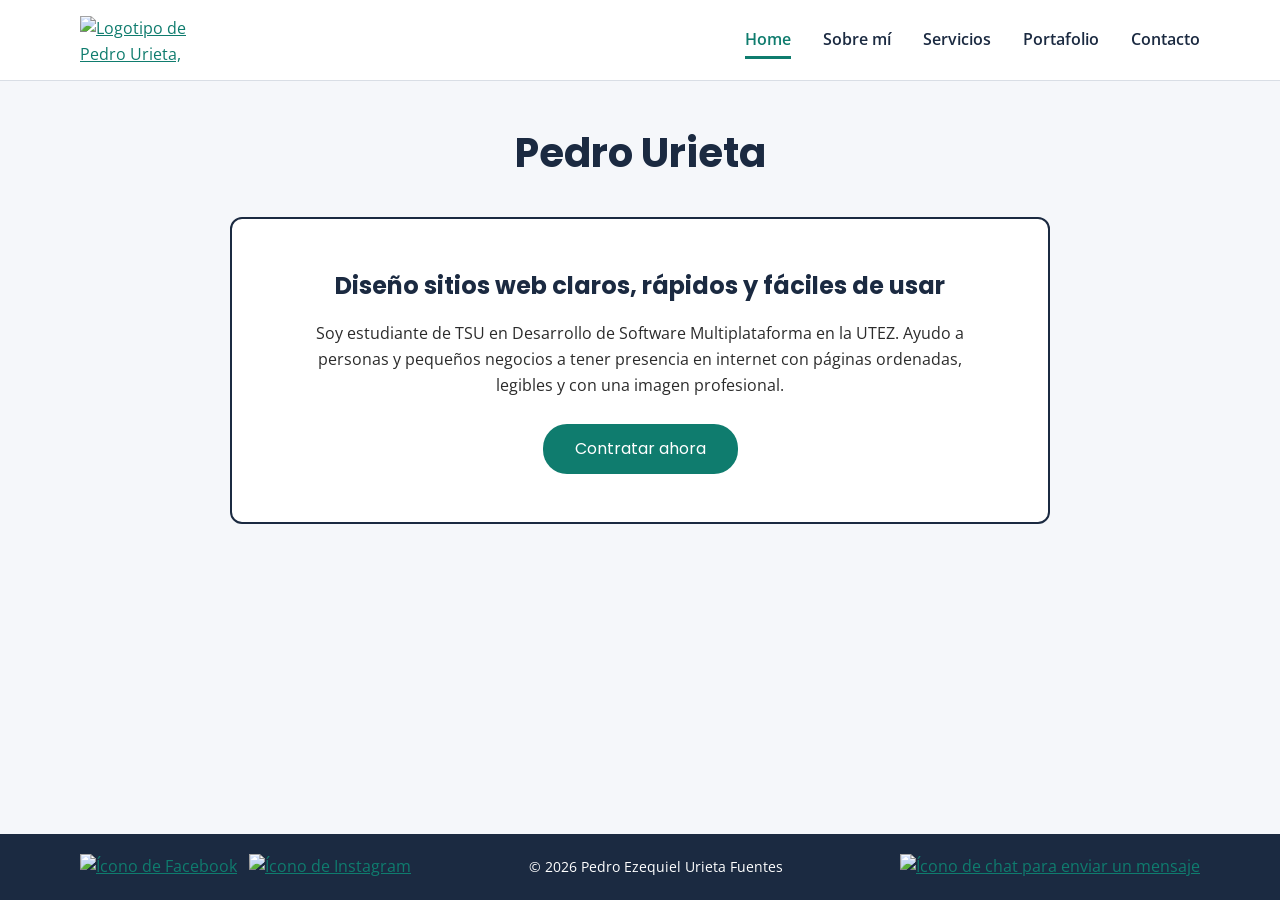
==== index.html @ c6206c60 "Paginas HTML y hoja de estilos styles.css" ====
<!DOCTYPE html>
<html lang="es">
<head>
    <meta charset="UTF-8">
    <meta name="viewport" content="width=device-width, initial-scale=1.0">
    <meta name="description" content="Sitio personal de Pedro Urieta, diseñador de sitios web.">
    <title>Inicio | Pedro Urieta - Diseñador Web</title>
    <link rel="stylesheet" href="styles.css">
</head>
<body>
    <header class="cabecera">
        <a href="index.html"><img id="logo" src="img/logo.svg" alt="Logotipo de Pedro Urieta, diseñador web"></a>
        <nav class="menu">
            <ul>
            <li><a href="index.html" class="activo">Home</a></li>
            <li><a href="sobre-mi.html">Sobre mí</a></li>
            <li><a href="servicios.html">Servicios</a></li>
            <li><a href="portafolio.html">Portafolio</a></li>
            <li><a href="contacto.html">Contacto</a></li>
            </ul>
        </nav>
    </header>

    <main>
        <section class="seccion">
            <h1>Pedro Urieta</h1>
            <div class="caja-bienvenida">
                <h2>Diseño sitios web claros, rápidos y fáciles de usar</h2>
                <p>Soy estudiante de TSU en Desarrollo de Software Multiplataforma en la UTEZ. Ayudo a personas y pequeños negocios a tener presencia en internet con páginas ordenadas, legibles y con una imagen profesional.</p>
                <a href="contacto.html" class="boton-primario">Contratar ahora</a>
            </div>
        </section>
    </main>

    <footer class="pie">
        <div class="redes">
            <a href="https://www.facebook.com/" target="_blank"><img src="img/facebook.svg" alt="Ícono de Facebook"></a>
            <a href="https://www.instagram.com/" target="_blank"><img src="img/instagram.svg" alt="Ícono de Instagram"></a>
        </div>
        <p>&copy; 2026 Pedro Ezequiel Urieta Fuentes</p>
        <a href="https://wa.me/527771234567" target="_blank"><img src="img/chat.svg" alt="Ícono de chat para enviar un mensaje"></a>
    </footer>
</body>
</html>
---- styles.css ----
/* ==========================================================
   Hoja de estilos del sitio personal de Pedro Urieta
   ========================================================== */

/* Tipografías de Google Fonts */
@import url("https://fonts.googleapis.com/css2?family=Open+Sans:wght@400;600&family=Poppins:wght@500;700&display=swap");

/* ---------- Selectores de tipo ---------- */
* {
    box-sizing: border-box;
}

body {
    margin: 0;
    font-family: "Open Sans", Arial, sans-serif;
    font-size: 16px;
    line-height: 1.6;
    color: #2B2B2B;
    background-color: #F5F7FA;
    display: flex;
    flex-direction: column;
    min-height: 100vh;
}

h1,
h2,
h3 {
    font-family: "Poppins", Arial, sans-serif;
    color: #1B2A41;
    margin: 0 0 16px;
}

h1 {
    font-size: 40px;
    text-align: center;
}

h2 {
    font-size: 24px;
}

h3 {
    font-size: 18px;
}

p {
    margin: 0 0 14px;
}

a {
    color: #0F7C6E;
}

img {
    max-width: 100%;
}

/* ---------- Encabezado y navegación ---------- */
.cabecera {
    display: flex;
    justify-content: space-between;
    align-items: center;
    padding: 16px 80px;
    background-color: #FFFFFF;
    border-bottom: 1px solid #D9DEE5;
}

#logo {
    display: block;
    width: 120px;
    height: 48px;
}

.menu ul {
    display: flex;
    gap: 32px;
    list-style: none;
    margin: 0;
    padding: 0;
}

.menu a {
    padding: 6px 0;
    color: #1B2A41;
    text-decoration: none;
    font-weight: 600;
}

.menu a:hover,
.menu a.activo {
    color: #0F7C6E;
    border-bottom: 3px solid #0F7C6E;
}

/* ---------- Contenido principal ---------- */
main {
    flex: 1;
    width: 100%;
    max-width: 1100px;
    margin: 0 auto;
    padding: 40px 24px 56px;
}

.seccion {
    margin-bottom: 32px;
}

.texto-centrado {
    max-width: 700px;
    margin: 0 auto 32px;
    text-align: center;
}

/* Home */
.caja-bienvenida {
    max-width: 820px;
    margin: 32px auto 0;
    padding: 48px 56px;
    text-align: center;
    background-color: #FFFFFF;
    border: 2px solid #1B2A41;
    border-radius: 12px;
}

/* Botón de llamada a la acción */
.boton-primario {
    display: inline-block;
    margin-top: 12px;
    padding: 12px 32px;
    font-family: "Poppins", Arial, sans-serif;
    font-size: 16px;
    color: #FFFFFF;
    text-decoration: none;
    background-color: #0F7C6E;
    border: none;
    border-radius: 24px;
    cursor: pointer;
    transition: background-color 0.3s, box-shadow 0.3s;
}

.boton-primario:hover {
    background-color: #0B5E54;
    box-shadow: 0 6px 14px rgba(15, 124, 110, 0.45);
}

/* Sobre mí */
.perfil {
    display: grid;
    grid-template-columns: 1fr 1fr;
    gap: 48px;
    align-items: center;
}

.perfil img {
    border-radius: 12px;
}

.lista {
    margin: 0;
    padding-left: 20px;
}

/* Servicios */
.servicio {
    display: flex;
    align-items: center;
    gap: 40px;
    margin-bottom: 32px;
    padding: 24px;
    background-color: #FFFFFF;
    border-radius: 12px;
}

.servicio-invertido {
    flex-direction: row-reverse;
}

.servicio img {
    width: 240px;
    border-radius: 8px;
}

/* Portafolio */
.galeria {
    display: grid;
    grid-template-columns: repeat(3, 1fr);
    gap: 32px;
}

.proyecto {
    padding: 16px;
    text-align: center;
    background-color: #FFFFFF;
    border: 2px solid #D9DEE5;
    border-radius: 12px;
}

.proyecto img {
    width: 100%;
    border-radius: 8px;
    margin-bottom: 12px;
}

/* Contacto */
.contacto {
    display: grid;
    grid-template-columns: 1fr 1.3fr;
    gap: 56px;
}

.datos img {
    width: 100%;
    border-radius: 8px;
}

.formulario {
    display: grid;
    grid-template-columns: 100px 1fr;
    gap: 16px;
    align-items: center;
    padding: 32px;
    background-color: #FFFFFF;
    border-radius: 12px;
}

.formulario h2 {
    grid-column: 1 / 3;
}

.formulario input,
.formulario textarea {
    width: 100%;
    padding: 10px 12px;
    font-family: "Open Sans", Arial, sans-serif;
    font-size: 15px;
    border: 2px solid #D9DEE5;
    border-radius: 8px;
}

.etiqueta-texto {
    font-size: 13px;
    font-weight: 600;
}

.formulario .boton-primario {
    grid-column: 2;
    justify-self: end;
}

/* ---------- Pie de página ---------- */
.pie {
    display: flex;
    justify-content: space-between;
    align-items: center;
    padding: 20px 80px;
    color: #FFFFFF;
    background-color: #1B2A41;
}

.pie p {
    margin: 0;
    font-size: 14px;
}

.redes {
    display: flex;
    gap: 12px;
}
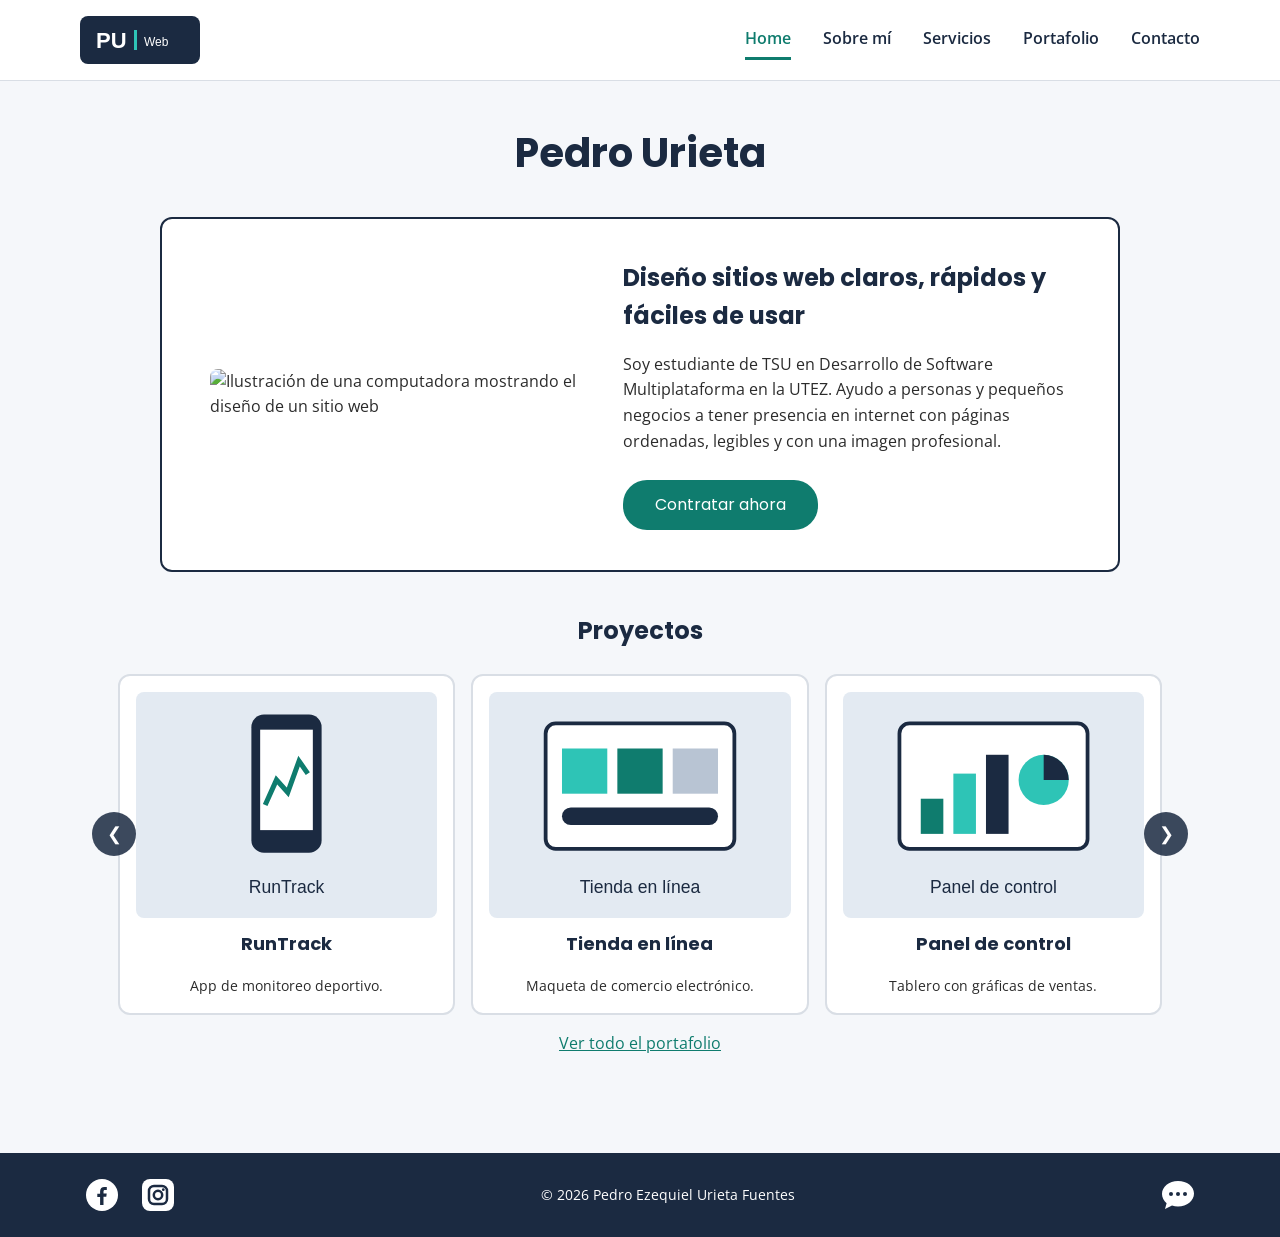
==== commit fa021615: "Version adaptativa: media queries, menu y carrusel" ====
--- a/index.html
+++ b/index.html
@@ -6,17 +6,21 @@
     <meta name="description" content="Sitio personal de Pedro Urieta, diseñador de sitios web.">
     <title>Inicio | Pedro Urieta - Diseñador Web</title>
     <link rel="stylesheet" href="styles.css">
+    <script src="script.js" defer></script>
 </head>
 <body>
     <header class="cabecera">
         <a href="index.html"><img id="logo" src="img/logo.svg" alt="Logotipo de Pedro Urieta, diseñador web"></a>
-        <nav class="menu">
+        <button class="menu-boton" type="button" aria-label="Abrir menú" aria-expanded="false" aria-controls="menu-principal">
+            <span></span><span></span><span></span>
+        </button>
+        <nav class="menu" id="menu-principal" aria-label="Menú principal">
             <ul>
-            <li><a href="index.html" class="activo">Home</a></li>
-            <li><a href="sobre-mi.html">Sobre mí</a></li>
-            <li><a href="servicios.html">Servicios</a></li>
-            <li><a href="portafolio.html">Portafolio</a></li>
-            <li><a href="contacto.html">Contacto</a></li>
+                <li><a href="index.html" class="activo" aria-current="page">Home</a></li>
+                <li><a href="sobre-mi.html">Sobre mí</a></li>
+                <li><a href="servicios.html">Servicios</a></li>
+                <li><a href="portafolio.html">Portafolio</a></li>
+                <li><a href="contacto.html">Contacto</a></li>
             </ul>
         </nav>
     </header>
@@ -25,10 +29,44 @@
         <section class="seccion">
             <h1>Pedro Urieta</h1>
             <div class="caja-bienvenida">
-                <h2>Diseño sitios web claros, rápidos y fáciles de usar</h2>
-                <p>Soy estudiante de TSU en Desarrollo de Software Multiplataforma en la UTEZ. Ayudo a personas y pequeños negocios a tener presencia en internet con páginas ordenadas, legibles y con una imagen profesional.</p>
-                <a href="contacto.html" class="boton-primario">Contratar ahora</a>
+                <img class="imagen-inicio" src="img/inicio.svg" alt="Ilustración de una computadora mostrando el diseño de un sitio web">
+                <div class="texto-bienvenida">
+                    <h2>Diseño sitios web claros, rápidos y fáciles de usar</h2>
+                    <p>Soy estudiante de TSU en Desarrollo de Software Multiplataforma en la UTEZ. Ayudo a personas y pequeños negocios a tener presencia en internet con páginas ordenadas, legibles y con una imagen profesional.</p>
+                    <a href="contacto.html" class="boton-primario">Contratar ahora</a>
+                </div>
             </div>
+        </section>
+
+        <section class="seccion proyectos" aria-labelledby="titulo-proyectos">
+            <h2 id="titulo-proyectos">Proyectos</h2>
+            <div class="carrusel">
+                <button class="carrusel-flecha anterior" type="button" aria-label="Ver proyecto anterior">&#10094;</button>
+                <div class="carrusel-pista">
+                    <article class="tarjeta-proyecto">
+                        <img src="img/proyecto1.svg" alt="Captura ilustrativa de la aplicación RunTrack">
+                        <h3>RunTrack</h3>
+                        <p>App de monitoreo deportivo.</p>
+                    </article>
+                    <article class="tarjeta-proyecto">
+                        <img src="img/proyecto2.svg" alt="Captura ilustrativa de una tienda en línea">
+                        <h3>Tienda en línea</h3>
+                        <p>Maqueta de comercio electrónico.</p>
+                    </article>
+                    <article class="tarjeta-proyecto">
+                        <img src="img/proyecto3.svg" alt="Captura ilustrativa de un panel de control con gráficas">
+                        <h3>Panel de control</h3>
+                        <p>Tablero con gráficas de ventas.</p>
+                    </article>
+                    <article class="tarjeta-proyecto">
+                        <img src="img/proyecto4.svg" alt="Captura ilustrativa de una página de aterrizaje">
+                        <h3>Página de aterrizaje</h3>
+                        <p>Sitio promocional de una sola página.</p>
+                    </article>
+                </div>
+                <button class="carrusel-flecha siguiente" type="button" aria-label="Ver proyecto siguiente">&#10095;</button>
+            </div>
+            <p class="texto-centrado"><a href="portafolio.html">Ver todo el portafolio</a></p>
         </section>
     </main>
 
@@ -38,7 +76,7 @@
             <a href="https://www.instagram.com/" target="_blank"><img src="img/instagram.svg" alt="Ícono de Instagram"></a>
         </div>
         <p>&copy; 2026 Pedro Ezequiel Urieta Fuentes</p>
-        <a href="https://wa.me/527771234567" target="_blank"><img src="img/chat.svg" alt="Ícono de chat para enviar un mensaje"></a>
+        <a class="chat" href="https://wa.me/527771234567" target="_blank"><img src="img/chat.svg" alt="Ícono de chat para enviar un mensaje"></a>
     </footer>
 </body>
 </html>
--- a/styles.css
+++ b/styles.css
@@ -1,5 +1,6 @@
 /* ==========================================================
    Hoja de estilos del sitio personal de Pedro Urieta
+   Escritorio (base) + celular vertical + celular horizontal
    ========================================================== */
 
 /* Tipografías de Google Fonts */
@@ -8,6 +9,10 @@
 /* ---------- Selectores de tipo ---------- */
 * {
     box-sizing: border-box;
+}
+
+html {
+    scroll-behavior: smooth;
 }
 
 body {
@@ -51,12 +56,25 @@
     color: #0F7C6E;
 }
 
-img {
+img,
+video {
+    display: block;
     max-width: 100%;
+    height: auto;
+}
+
+/* Contorno visible al navegar con teclado */
+a:focus-visible,
+button:focus-visible,
+input:focus-visible,
+textarea:focus-visible {
+    outline: 3px solid #2EC4B6;
+    outline-offset: 2px;
 }
 
 /* ---------- Encabezado y navegación ---------- */
 .cabecera {
+    position: relative;
     display: flex;
     justify-content: space-between;
     align-items: center;
@@ -66,7 +84,6 @@
 }
 
 #logo {
-    display: block;
     width: 120px;
     height: 48px;
 }
@@ -80,6 +97,7 @@
 }
 
 .menu a {
+    display: block;
     padding: 6px 0;
     color: #1B2A41;
     text-decoration: none;
@@ -90,6 +108,42 @@
 .menu a.activo {
     color: #0F7C6E;
     border-bottom: 3px solid #0F7C6E;
+}
+
+/* Botón hamburguesa: oculto en escritorio */
+.menu-boton {
+    display: none;
+    flex-direction: column;
+    justify-content: center;
+    gap: 6px;
+    width: 48px;
+    height: 48px;
+    padding: 10px;
+    background: none;
+    border: none;
+    border-radius: 8px;
+    cursor: pointer;
+}
+
+.menu-boton span {
+    display: block;
+    height: 4px;
+    background-color: #1B2A41;
+    border-radius: 2px;
+    transition: transform 0.3s, opacity 0.3s;
+}
+
+/* El ícono se convierte en "X" cuando el menú está abierto */
+.menu-boton[aria-expanded="true"] span:nth-child(1) {
+    transform: translateY(10px) rotate(45deg);
+}
+
+.menu-boton[aria-expanded="true"] span:nth-child(2) {
+    opacity: 0;
+}
+
+.menu-boton[aria-expanded="true"] span:nth-child(3) {
+    transform: translateY(-10px) rotate(-45deg);
 }
 
 /* ---------- Contenido principal ---------- */
@@ -102,7 +156,7 @@
 }
 
 .seccion {
-    margin-bottom: 32px;
+    margin-bottom: 40px;
 }
 
 .texto-centrado {
@@ -113,18 +167,26 @@
 
 /* Home */
 .caja-bienvenida {
-    max-width: 820px;
+    display: grid;
+    grid-template-columns: 1fr 1.2fr;
+    gap: 40px;
+    align-items: center;
+    max-width: 960px;
     margin: 32px auto 0;
-    padding: 48px 56px;
-    text-align: center;
+    padding: 40px 48px;
     background-color: #FFFFFF;
     border: 2px solid #1B2A41;
     border-radius: 12px;
 }
 
+.imagen-inicio {
+    border-radius: 8px;
+}
+
 /* Botón de llamada a la acción */
 .boton-primario {
     display: inline-block;
+    min-height: 48px;
     margin-top: 12px;
     padding: 12px 32px;
     font-family: "Poppins", Arial, sans-serif;
@@ -143,16 +205,93 @@
     box-shadow: 0 6px 14px rgba(15, 124, 110, 0.45);
 }
 
+/* Carrusel de proyectos */
+.proyectos h2 {
+    text-align: center;
+}
+
+.carrusel {
+    position: relative;
+}
+
+.carrusel-pista {
+    display: flex;
+    gap: 16px;
+    overflow-x: auto;
+    scroll-snap-type: x mandatory;
+    scroll-behavior: smooth;
+    padding: 8px 4px 16px;
+    scrollbar-width: none;
+}
+
+.carrusel-pista::-webkit-scrollbar {
+    display: none;
+}
+
+.tarjeta-proyecto {
+    flex: 0 0 calc((100% - 32px) / 3);
+    scroll-snap-align: center;
+    padding: 16px;
+    text-align: center;
+    background-color: #FFFFFF;
+    border: 2px solid #D9DEE5;
+    border-radius: 12px;
+}
+
+.tarjeta-proyecto img {
+    width: 100%;
+    margin-bottom: 12px;
+    border-radius: 8px;
+}
+
+.tarjeta-proyecto p {
+    margin: 0;
+    font-size: 14px;
+}
+
+.carrusel-flecha {
+    position: absolute;
+    top: 40%;
+    z-index: 2;
+    width: 44px;
+    height: 44px;
+    font-size: 18px;
+    color: #FFFFFF;
+    background-color: rgba(27, 42, 65, 0.85);
+    border: none;
+    border-radius: 50%;
+    cursor: pointer;
+    transition: background-color 0.3s;
+}
+
+.carrusel-flecha:hover {
+    background-color: #0F7C6E;
+}
+
+.anterior {
+    left: -22px;
+}
+
+.siguiente {
+    right: -22px;
+}
+
 /* Sobre mí */
 .perfil {
     display: grid;
     grid-template-columns: 1fr 1fr;
-    gap: 48px;
+    gap: 40px 48px;
     align-items: center;
 }
 
 .perfil img {
     border-radius: 12px;
+}
+
+.imagen-secundaria {
+    grid-column: 1 / -1;
+    justify-self: center;
+    width: 480px;
 }
 
 .lista {
@@ -183,8 +322,8 @@
 /* Portafolio */
 .galeria {
     display: grid;
-    grid-template-columns: repeat(3, 1fr);
-    gap: 32px;
+    grid-template-columns: repeat(4, 1fr);
+    gap: 24px;
 }
 
 .proyecto {
@@ -195,22 +334,37 @@
     border-radius: 12px;
 }
 
+.proyecto h2 {
+    font-size: 20px;
+}
+
 .proyecto img {
     width: 100%;
+    margin-bottom: 12px;
     border-radius: 8px;
-    margin-bottom: 12px;
 }
 
 /* Contacto */
 .contacto {
     display: grid;
-    grid-template-columns: 1fr 1.3fr;
+    grid-template-columns: 1.3fr 1fr;
     gap: 56px;
 }
 
-.datos img {
+.datos video {
     width: 100%;
+    margin-bottom: 12px;
     border-radius: 8px;
+    background-color: #1B2A41;
+}
+
+.como-llegar {
+    display: inline-flex;
+    align-items: center;
+    gap: 8px;
+    min-height: 44px;
+    margin-bottom: 12px;
+    font-weight: 600;
 }
 
 .formulario {
@@ -232,7 +386,7 @@
     width: 100%;
     padding: 10px 12px;
     font-family: "Open Sans", Arial, sans-serif;
-    font-size: 15px;
+    font-size: 16px;
     border: 2px solid #D9DEE5;
     border-radius: 8px;
 }
@@ -266,3 +420,337 @@
     display: flex;
     gap: 12px;
 }
+
+.pie a {
+    display: flex;
+    align-items: center;
+    justify-content: center;
+    min-width: 44px;
+    min-height: 44px;
+}
+
+/* ==========================================================
+   CELULAR EN VERTICAL (PORTRAIT)
+   ========================================================== */
+@media (max-width: 767px) and (orientation: portrait) {
+
+    /* Encabezado fijo con menú hamburguesa */
+    .cabecera {
+        position: sticky;
+        top: 0;
+        z-index: 10;
+        padding: 10px 16px;
+    }
+
+    #logo {
+        width: 96px;
+        height: 38px;
+    }
+
+    .menu-boton {
+        display: flex;
+    }
+
+    .menu {
+        display: none;
+        position: absolute;
+        top: 100%;
+        left: 0;
+        right: 0;
+        background-color: #FFFFFF;
+        box-shadow: 0 8px 16px rgba(27, 42, 65, 0.15);
+    }
+
+    .menu.abierto {
+        display: block;
+    }
+
+    .menu ul {
+        flex-direction: column;
+        gap: 0;
+    }
+
+    .menu a {
+        padding: 14px 24px;
+        font-size: 17px;
+        border-bottom: 1px solid #E3EAF2;
+    }
+
+    .menu a:hover,
+    .menu a.activo {
+        border-bottom: 1px solid #E3EAF2;
+        border-left: 5px solid #0F7C6E;
+        background-color: #F5F7FA;
+    }
+
+    /* Títulos y textos */
+    main {
+        padding: 24px 16px 32px;
+    }
+
+    h1 {
+        font-size: 28px;
+    }
+
+    h2 {
+        font-size: 20px;
+    }
+
+    .seccion {
+        margin-bottom: 32px;
+    }
+
+    /* Home: una sola columna */
+    .caja-bienvenida {
+        grid-template-columns: 1fr;
+        gap: 16px;
+        margin-top: 16px;
+        padding: 16px;
+        text-align: center;
+    }
+
+    .texto-bienvenida p {
+        font-size: 15px;
+        text-align: left;
+    }
+
+    /* Carrusel: una tarjeta al centro y las laterales asomándose */
+    .tarjeta-proyecto {
+        flex: 0 0 100%;
+    }
+
+    .carrusel-pista {
+        padding: 8px 14%;
+        scroll-padding: 0 14%;
+    }
+
+    .carrusel-flecha {
+        width: 40px;
+        height: 40px;
+    }
+
+    .anterior {
+        left: 0;
+    }
+
+    .siguiente {
+        right: 0;
+    }
+
+    /* Sobre mí: imagen, texto e imagen */
+    .perfil {
+        grid-template-columns: 1fr;
+        gap: 20px;
+    }
+
+    .imagen-secundaria {
+        width: 100%;
+    }
+
+    /* Servicios: imagen arriba y texto abajo */
+    .servicio,
+    .servicio-invertido {
+        flex-direction: column;
+        align-items: stretch;
+        gap: 12px;
+        padding: 16px;
+    }
+
+    .servicio img {
+        width: 100%;
+    }
+
+    /* Portafolio: una columna */
+    .galeria {
+        grid-template-columns: 1fr;
+    }
+
+    /* Contacto: formulario primero y luego el video */
+    .contacto {
+        grid-template-columns: 1fr;
+        gap: 32px;
+    }
+
+    .formulario {
+        grid-template-columns: 44px 1fr;
+        gap: 12px;
+        padding: 20px 16px;
+    }
+
+    .etiqueta-texto,
+    .formulario textarea {
+        grid-column: 1 / -1;
+    }
+
+    .formulario .boton-primario {
+        grid-column: 1 / -1;
+        justify-self: center;
+        width: 60%;
+    }
+
+    /* Pie: chat a la izquierda y redes a la derecha */
+    .pie {
+        flex-wrap: wrap;
+        padding: 12px 16px;
+    }
+
+    .chat {
+        order: 1;
+    }
+
+    .redes {
+        order: 2;
+    }
+
+    .pie p {
+        order: 3;
+        flex-basis: 100%;
+        margin-top: 4px;
+        font-size: 12px;
+        text-align: center;
+    }
+}
+
+/* ==========================================================
+   CELULAR EN HORIZONTAL (LANDSCAPE) - propuesta propia
+   ========================================================== */
+@media (orientation: landscape) and (max-height: 500px) {
+
+    /* Menú horizontal compacto, sin hamburguesa */
+    .cabecera {
+        padding: 6px 24px;
+    }
+
+    #logo {
+        width: 84px;
+        height: 34px;
+    }
+
+    .menu ul {
+        gap: 18px;
+    }
+
+    .menu a {
+        padding: 10px 0 4px;
+        font-size: 14px;
+    }
+
+    /* Aprovechar el ancho de la pantalla */
+    main {
+        padding: 16px 32px 24px;
+    }
+
+    h1 {
+        font-size: 24px;
+        margin-bottom: 12px;
+    }
+
+    h2 {
+        font-size: 19px;
+    }
+
+    .seccion {
+        margin-bottom: 24px;
+    }
+
+    /* Home: imagen a la izquierda y texto a la derecha */
+    .caja-bienvenida {
+        grid-template-columns: 0.8fr 1.2fr;
+        gap: 24px;
+        margin-top: 8px;
+        padding: 20px 24px;
+    }
+
+    .texto-bienvenida p {
+        font-size: 14px;
+    }
+
+    .boton-primario {
+        margin-top: 4px;
+        padding: 10px 26px;
+    }
+
+    /* Carrusel: dos tarjetas y media a la vista */
+    .tarjeta-proyecto {
+        flex: 0 0 38%;
+    }
+
+    .anterior {
+        left: -12px;
+    }
+
+    .siguiente {
+        right: -12px;
+    }
+
+    /* Sobre mí: dos columnas */
+    .perfil {
+        gap: 20px 32px;
+    }
+
+    .imagen-secundaria {
+        width: 60%;
+    }
+
+    /* Servicios: imagen pequeña junto al texto */
+    .servicio {
+        gap: 24px;
+        padding: 16px;
+        margin-bottom: 16px;
+    }
+
+    .servicio img {
+        width: 180px;
+    }
+
+    /* Portafolio: cuatro columnas compactas */
+    .galeria {
+        gap: 12px;
+    }
+
+    .proyecto {
+        padding: 10px;
+    }
+
+    .proyecto h2 {
+        font-size: 15px;
+    }
+
+    .proyecto p {
+        font-size: 13px;
+    }
+
+    /* Contacto: formulario y video lado a lado */
+    .contacto {
+        grid-template-columns: 1.2fr 1fr;
+        gap: 24px;
+    }
+
+    .formulario {
+        grid-template-columns: 44px 1fr;
+        gap: 10px;
+        padding: 16px;
+    }
+
+    .etiqueta-texto,
+    .formulario textarea {
+        grid-column: 1 / -1;
+    }
+
+    .formulario textarea {
+        height: 70px;
+    }
+
+    .formulario .boton-primario {
+        justify-self: end;
+    }
+
+    /* Pie compacto */
+    .pie {
+        padding: 6px 24px;
+    }
+
+    .pie p {
+        font-size: 12px;
+    }
+}
